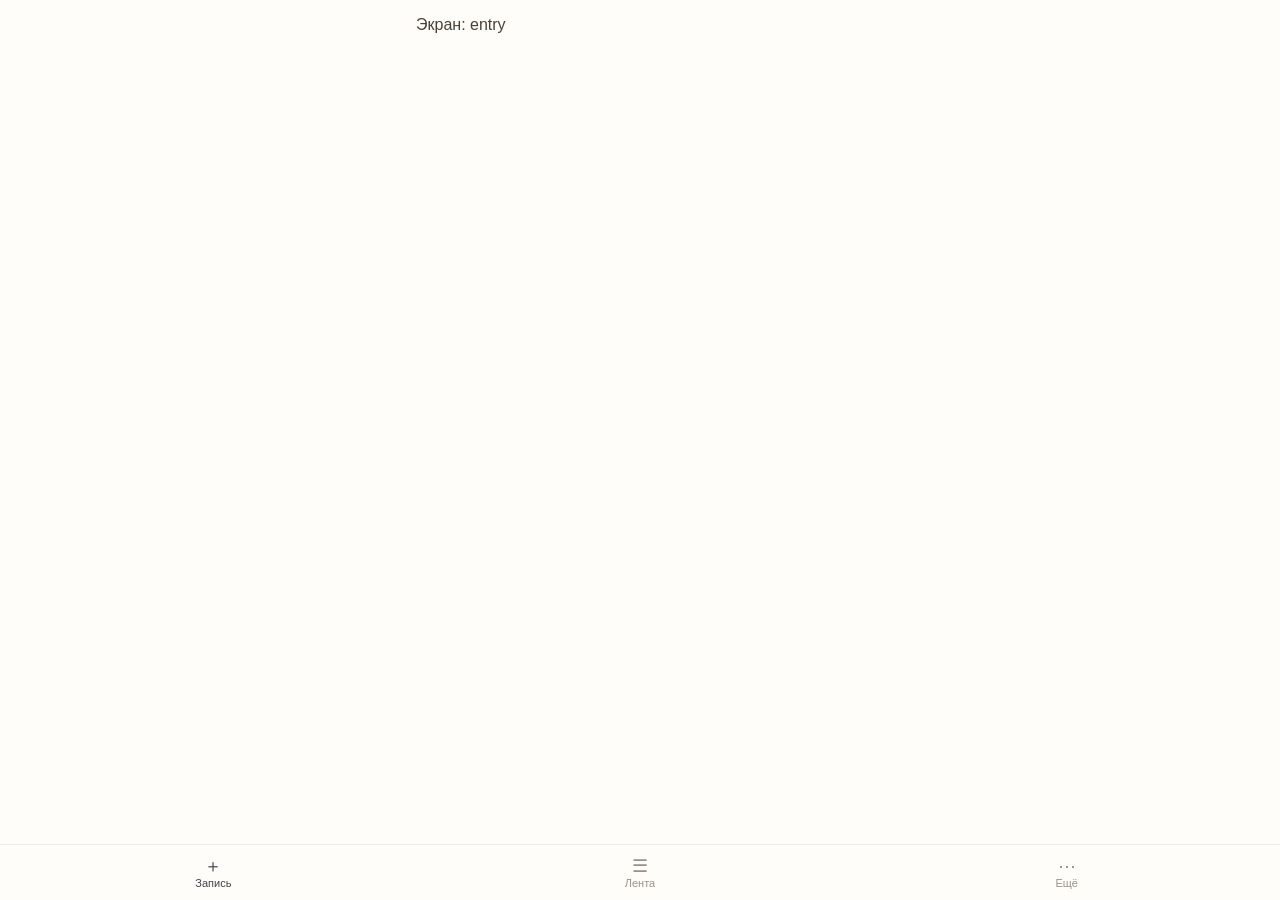
==== index.html @ 9d56309f "Каркас трекера: страница, токены, раннер тестов Co-Authored-By: Claude Opus 5.5 <noreply@anthropic.c" ====
<!doctype html>
<html lang="ru">
<head>
  <meta charset="utf-8">
  <meta name="viewport" content="width=device-width, initial-scale=1, viewport-fit=cover">
  <title>Дневник</title>
  <link rel="stylesheet" href="css/tokens.css">
  <link rel="stylesheet" href="css/base.css">
  <link rel="stylesheet" href="css/components.css">
</head>
<body>
  <main id="app">
    <section id="screen-entry" class="screen"></section>
    <section id="screen-feed" class="screen" hidden></section>
    <section id="screen-more" class="screen" hidden></section>
  </main>
  <nav class="tabbar" aria-label="Разделы">
    <button class="tab" type="button" data-tab="entry" aria-current="page"><span class="tab-icon" aria-hidden="true">＋</span>Запись</button>
    <button class="tab" type="button" data-tab="feed"><span class="tab-icon" aria-hidden="true">☰</span>Лента</button>
    <button class="tab" type="button" data-tab="more"><span class="tab-icon" aria-hidden="true">⋯</span>Ещё</button>
  </nav>
  <div id="toast" class="toast" role="status" aria-live="polite" hidden></div>
  <script type="module" src="js/app.js"></script>
</body>
</html>
---- css/tokens.css ----
/* Все цвета, размеры и шрифты трекера. Менять внешний вид — только здесь. */
:root {
  /* Основа */
  --color-bg: #FFFDFA;
  --color-field: #F3F3FB;
  --color-field-border: #E2E0EC;
  --color-text: #4A3F35;
  --color-text-soft: #7A7068;
  --color-text-muted: #9A9089;
  --color-line: #EEE9E2;
  --color-card-border: #E4DED6;
  --color-accent: #42424B;
  --color-on-accent: #FFFFFF;
  --color-error: #B3474B;
  --color-star: #E0B84A;

  /* Шкала «Как я справляюсь»: n = минус, p = плюс */
  --scale-n5-bg: #8B78C9; --scale-n5-fg: #FFFFFF;
  --scale-n4-bg: #A595D6; --scale-n4-fg: #FFFFFF;
  --scale-n3-bg: #BFB2E3; --scale-n3-fg: #3E3270;
  --scale-n2-bg: #D3C9EE; --scale-n2-fg: #3E3270;
  --scale-n1-bg: #E6DDF5; --scale-n1-fg: #3E3270;
  --scale-0-bg:  #F3F1EE; --scale-0-fg:  #7A7068;
  --scale-p1-bg: #D5EEEA; --scale-p1-fg: #1F5C51;
  --scale-p2-bg: #B7E0D8; --scale-p2-fg: #1F5C51;
  --scale-p3-bg: #97CFC4; --scale-p3-fg: #1F5C51;
  --scale-p4-bg: #78BDB0; --scale-p4-fg: #FFFFFF;
  --scale-p5-bg: #5BA596; --scale-p5-fg: #FFFFFF;

  /* Эмоции */
  --heavy-bg: #E6DDF5;
  --heavy-fg: #3E3270;
  --heavy-border: #D3C9EE;
  --heavy-strong-bg: #CFC3EE;
  --heavy-strong-border: #8B78C9;
  --light-bg: #D5EEEA;
  --light-fg: #1F5C51;
  --light-border: #B7E0D8;
  --light-strong-bg: #B7E0D8;
  --light-strong-border: #5BA596;

  /* Выбранные «таблетки» тела и слёз (нейтральный графит) */
  --plain-on-bg: #E4E3EA;
  --plain-on-fg: #42424B;
  --plain-on-border: #42424B;

  /* Итог дня */
  --avg-bg: #DCE9F7;
  --avg-fg: #2F4F73;
  --range-bg: #F6F4F1;
  --range-fg: #4A3F35;
  --mixed-bg: #EDE9F6;
  --mixed-fg: #5B4E8C;

  /* Шрифты: системные, чтобы работало офлайн */
  --font-heading: Georgia, "Times New Roman", serif;
  --font-body: -apple-system, BlinkMacSystemFont, "Helvetica Neue", sans-serif;

  /* Размеры */
  --radius-card: 14px;
  --radius-chip: 15px;
  --radius-button: 14px;
  --radius-scale: 6px;
  --chip-height: 30px;
  --chip-height-small: 24px;
  --sticker-size: 20px;
  --sticker-size-small: 14px;
  --decor-size: 18px;
  --space-1: 4px;
  --space-2: 8px;
  --space-3: 12px;
  --space-4: 16px;
  --space-5: 24px;
  --tabbar-height: 56px;
  --content-width: 480px;
}
---- css/base.css ----
* { box-sizing: border-box; }

html, body {
  margin: 0;
  background: var(--color-bg);
  color: var(--color-text);
  font-family: var(--font-body);
  font-size: 16px;
  -webkit-text-size-adjust: 100%;
}

body { padding-bottom: calc(var(--tabbar-height) + env(safe-area-inset-bottom) + var(--space-4)); }

#app {
  max-width: var(--content-width);
  margin: 0 auto;
  padding: calc(var(--space-4) + env(safe-area-inset-top)) var(--space-4) var(--space-4);
}

h1, h2, h3 { font-family: var(--font-heading); font-weight: 400; margin: 0; }
h1 { font-size: 24px; }
h2 { font-size: 18px; }
h3 { font-size: 16px; }
p { margin: 0; }

button {
  font: inherit;
  color: inherit;
  background: none;
  border: 0;
  padding: 0;
  cursor: pointer;
  -webkit-tap-highlight-color: transparent;
}

[hidden] { display: none !important; }

.muted { color: var(--color-text-muted); font-size: 13px; }

.tabbar {
  position: fixed;
  left: 0;
  right: 0;
  bottom: 0;
  z-index: 10;
  display: flex;
  height: calc(var(--tabbar-height) + env(safe-area-inset-bottom));
  padding-bottom: env(safe-area-inset-bottom);
  background: var(--color-bg);
  border-top: 1px solid var(--color-line);
}

.tab {
  flex: 1;
  display: flex;
  flex-direction: column;
  align-items: center;
  justify-content: center;
  gap: 2px;
  font-size: 11px;
  color: var(--color-text-muted);
}

.tab-icon { font-size: 18px; line-height: 1; }
.tab[aria-current="page"] { color: var(--color-accent); }
---- css/components.css ----
/* Компоненты трекера. Цвета — только через переменные из tokens.css. */
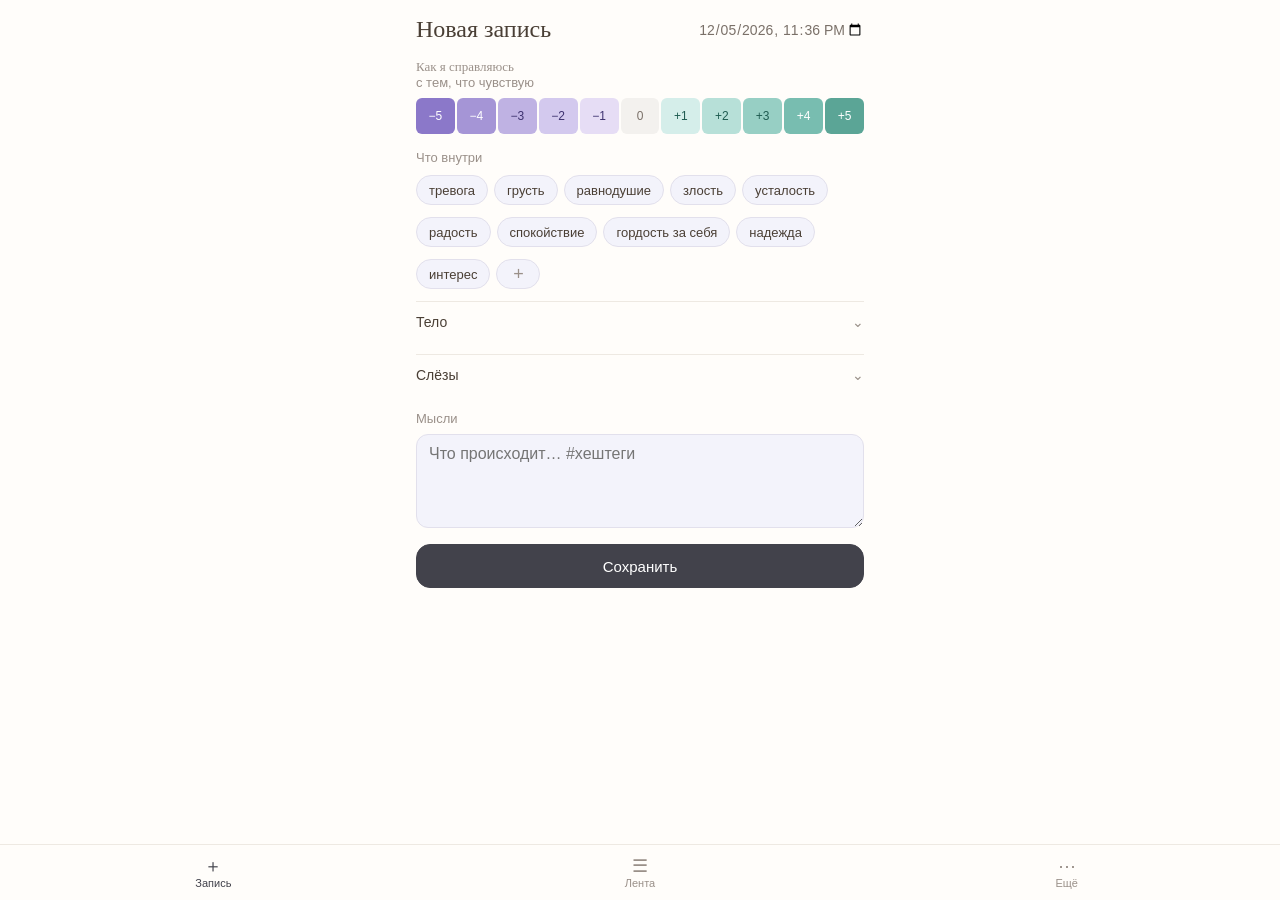
==== commit cbd3928d: "Трекер ставится на экран «Домой» и работает без интернета Манифест, service worker (сначала сеть, бе" ====
--- a/index.html
+++ b/index.html
@@ -4,6 +4,13 @@
   <meta charset="utf-8">
   <meta name="viewport" content="width=device-width, initial-scale=1, viewport-fit=cover">
   <title>Дневник</title>
+  <meta name="theme-color" content="#FFFDFA">
+  <meta name="apple-mobile-web-app-capable" content="yes">
+  <meta name="apple-mobile-web-app-status-bar-style" content="default">
+  <meta name="apple-mobile-web-app-title" content="Дневник">
+  <link rel="manifest" href="manifest.webmanifest">
+  <link rel="icon" type="image/png" href="assets/icons/icon-192.png">
+  <link rel="apple-touch-icon" href="assets/icons/apple-touch-icon.png">
   <link rel="stylesheet" href="css/tokens.css">
   <link rel="stylesheet" href="css/base.css">
   <link rel="stylesheet" href="css/components.css">
--- a/css/components.css
+++ b/css/components.css
@@ -1 +1,206 @@
 /* Компоненты трекера. Цвета — только через переменные из tokens.css. */
+
+/* ---------- Цвет по шкале: кнопки шкалы, квадраты оценок, мини-полоска ---------- */
+.tone[data-v="-5"] { background: var(--scale-n5-bg); color: var(--scale-n5-fg); }
+.tone[data-v="-4"] { background: var(--scale-n4-bg); color: var(--scale-n4-fg); }
+.tone[data-v="-3"] { background: var(--scale-n3-bg); color: var(--scale-n3-fg); }
+.tone[data-v="-2"] { background: var(--scale-n2-bg); color: var(--scale-n2-fg); }
+.tone[data-v="-1"] { background: var(--scale-n1-bg); color: var(--scale-n1-fg); }
+.tone[data-v="0"]  { background: var(--scale-0-bg);  color: var(--scale-0-fg); }
+.tone[data-v="1"]  { background: var(--scale-p1-bg); color: var(--scale-p1-fg); }
+.tone[data-v="2"]  { background: var(--scale-p2-bg); color: var(--scale-p2-fg); }
+.tone[data-v="3"]  { background: var(--scale-p3-bg); color: var(--scale-p3-fg); }
+.tone[data-v="4"]  { background: var(--scale-p4-bg); color: var(--scale-p4-fg); }
+.tone[data-v="5"]  { background: var(--scale-p5-bg); color: var(--scale-p5-fg); }
+.tone[data-v="none"] { background: transparent; color: var(--color-text-muted); border: 1px dashed var(--color-card-border); }
+
+/* ---------- Заголовки и подписи ---------- */
+.label { margin: var(--space-4) 0 0; font-size: 13px; color: var(--color-text-muted); }
+.subtitle { font-size: 13px; color: var(--color-text-muted); }
+.group-title { margin: var(--space-3) 0 0; font-size: 12px; color: var(--color-text-muted); }
+.section { margin-top: var(--space-5); }
+.section > h2 { margin-bottom: var(--space-2); }
+
+/* ---------- Шкала ---------- */
+.scale { display: flex; gap: 2px; margin: var(--space-2) 0 var(--space-2); }
+.scale-btn { flex: 1; height: 36px; border-radius: var(--radius-scale); font-size: 12px; }
+.scale-btn.is-selected { outline: 2.5px solid var(--color-accent); outline-offset: -2.5px; font-weight: 600; }
+
+/* ---------- «Таблетки» ---------- */
+/* Большой отступ между рядами — запас под котика-наклейку.
+   Толщина рамки у всех «таблеток» одна (1px), у сильной рамка «толще» за счёт тени:
+   тень не занимает места, поэтому размер не меняется и ничего не прыгает. */
+.chips { display: flex; flex-wrap: wrap; gap: 12px 6px; padding-top: 10px; }
+.chips + .chips { padding-top: 12px; } /* вторая группа — тот же шаг, что между рядами */
+.chip {
+  position: relative;
+  display: inline-flex;
+  align-items: center;
+  height: var(--chip-height);
+  padding: 0 12px;
+  border-radius: var(--radius-chip);
+  background: var(--color-field);
+  border: 1px solid var(--color-field-border);
+  color: var(--color-text);
+  font-size: 13px;
+  white-space: nowrap;
+}
+.chip--heavy.is-on { background: var(--heavy-bg); color: var(--heavy-fg); border-color: var(--heavy-border); }
+.chip--heavy.is-strong { background: var(--heavy-strong-bg); border-color: var(--heavy-strong-border); box-shadow: inset 0 0 0 0.5px var(--heavy-strong-border); }
+.chip--light.is-on { background: var(--light-bg); color: var(--light-fg); border-color: var(--light-border); }
+.chip--light.is-strong { background: var(--light-strong-bg); border-color: var(--light-strong-border); box-shadow: inset 0 0 0 0.5px var(--light-strong-border); }
+.chip--plain.is-on { background: var(--plain-on-bg); color: var(--plain-on-fg); border-color: var(--plain-on-border); }
+.chip--small { height: var(--chip-height-small); padding: 0 9px; font-size: 11px; }
+.chip--more { min-width: 44px; justify-content: center; font-size: 18px; color: var(--color-text-muted); }
+.sticker { position: absolute; top: -10px; right: -10px; height: var(--sticker-size); width: auto; pointer-events: none; }
+.chip--small .sticker { top: -7px; right: -7px; height: var(--sticker-size-small); }
+
+/* ---------- Свёрнутые блоки «Тело» и «Слёзы» ---------- */
+.block { border-top: 1px solid var(--color-line); margin-top: var(--space-3); }
+.block > summary {
+  display: flex;
+  align-items: center;
+  gap: var(--space-2);
+  padding: var(--space-3) 0;
+  font-size: 14px;
+  list-style: none;
+  cursor: pointer;
+}
+.block > summary::-webkit-details-marker { display: none; }
+.block > summary::after { content: '⌄'; margin-left: auto; color: var(--color-text-muted); }
+.block[open] > summary::after { content: '⌃'; }
+.block > .chips { padding-bottom: var(--space-3); }
+.count { font-size: 12px; color: var(--color-text-muted); }
+
+/* ---------- Поля и кнопки ---------- */
+.input, .select, .textarea {
+  font: inherit;
+  font-size: 16px; /* меньше 16px — iPhone приближает экран при вводе */
+  color: var(--color-text);
+  background: var(--color-field);
+  border: 1px solid var(--color-field-border);
+  border-radius: 12px;
+  padding: 10px 12px;
+}
+.textarea { display: block; width: 100%; margin-top: var(--space-2); resize: vertical; }
+.time-input { font: inherit; font-size: 14px; color: var(--color-text-soft); background: none; border: 0; text-align: right; }
+.button {
+  display: inline-flex;
+  align-items: center;
+  justify-content: center;
+  gap: 6px;
+  min-height: 44px;
+  padding: 0 16px;
+  border-radius: var(--radius-button);
+  border: 1px solid var(--color-accent);
+  color: var(--color-accent);
+  font-size: 15px;
+}
+.button--primary { width: 100%; background: var(--color-accent); color: var(--color-on-accent); }
+.button--ghost { width: 100%; border-style: dashed; border-color: var(--color-card-border); color: var(--color-text-soft); margin-top: var(--space-3); }
+.button--small { min-height: 38px; padding: 0 12px; font-size: 14px; }
+.link { padding: 6px; font-size: 13px; color: var(--color-text-soft); text-decoration: underline; }
+.icon-btn { width: 32px; height: 32px; border-radius: 8px; border: 1px solid var(--color-field-border); }
+.icon-btn:disabled { opacity: 0.3; }
+.row { display: flex; flex-wrap: wrap; align-items: center; gap: var(--space-2); margin-top: var(--space-2); }
+.error { margin-top: var(--space-2); font-size: 13px; color: var(--color-error); }
+.name-form { display: flex; flex-wrap: wrap; align-items: center; gap: 6px; margin-top: var(--space-3); }
+.name-form .input { flex: 1 1 160px; min-width: 0; }
+.name-form .error { flex-basis: 100%; margin: 0; }
+.visually-hidden { position: absolute; width: 1px; height: 1px; overflow: hidden; clip: rect(0 0 0 0); }
+
+/* ---------- Экран записи ---------- */
+.entry-head { display: flex; align-items: center; justify-content: space-between; gap: var(--space-2); }
+.badge-mixed { display: inline-block; padding: 2px 8px; border-radius: 8px; font-size: 11px; background: var(--mixed-bg); color: var(--mixed-fg); }
+.entry-head + .badge-mixed { margin-top: var(--space-2); }
+.save-area { display: flex; flex-direction: column; gap: var(--space-2); margin-top: var(--space-4); }
+.full-list { border-top: 1px solid var(--color-line); margin-top: var(--space-3); }
+
+/* ---------- Плашка «Записано» ---------- */
+.toast {
+  position: fixed;
+  left: var(--space-4);
+  right: var(--space-4);
+  bottom: calc(var(--tabbar-height) + env(safe-area-inset-bottom) + var(--space-3));
+  z-index: 20;
+  max-width: calc(var(--content-width) - 2 * var(--space-4));
+  margin: 0 auto;
+  display: flex;
+  align-items: center;
+  gap: var(--space-2);
+  padding: 12px 14px;
+  border-radius: var(--radius-card);
+  background: var(--color-accent);
+  color: var(--color-on-accent);
+  font-size: 14px;
+}
+.toast .decor { height: var(--decor-size); }
+
+/* ---------- Декор ---------- */
+.decor { height: var(--decor-size); width: auto; }
+.decor--inline { height: var(--decor-size); width: auto; margin-left: 6px; vertical-align: -3px; }
+.decor-divider { display: flex; align-items: center; gap: 10px; margin: var(--space-5) 0 var(--space-2); }
+.decor-divider::before, .decor-divider::after { content: ''; flex: 1; height: 1px; background: var(--color-card-border); }
+.decor-divider .decor { height: 16px; }
+.empty-day { padding: var(--space-5) var(--space-2); text-align: center; }
+.empty-day .decor { height: 32px; }
+.empty-title { margin: var(--space-2) 0 2px; font-family: var(--font-heading); font-size: 16px; }
+
+/* ---------- Лента ---------- */
+.day-title { margin: var(--space-4) 0 var(--space-1); font-family: var(--font-body); font-size: 13px; color: var(--color-text-soft); }
+.entry-card { display: flex; gap: 10px; width: 100%; padding: 10px 0; text-align: left; border-bottom: 1px solid var(--color-line); }
+.entry-card-body { flex: 1; min-width: 0; display: flex; flex-direction: column; gap: 4px; }
+.entry-card-meta { display: flex; align-items: center; gap: 6px; font-size: 12px; color: var(--color-text-muted); }
+.entry-card .chips { padding-top: 6px; gap: 10px 4px; }
+.entry-card-text {
+  font-size: 13px;
+  line-height: 1.45;
+  display: -webkit-box;
+  -webkit-line-clamp: 2;
+  -webkit-box-orient: vertical;
+  overflow: hidden;
+}
+.score { flex: none; display: inline-flex; align-items: center; justify-content: center; width: 34px; height: 34px; border-radius: 9px; font-size: 13px; font-weight: 600; }
+.score--small { width: 28px; height: 28px; font-size: 12px; }
+.day-row {
+  display: flex;
+  flex-direction: column;
+  gap: 4px;
+  width: 100%;
+  margin-top: var(--space-2);
+  padding: 10px 12px;
+  text-align: left;
+  border: 1px solid var(--color-card-border);
+  border-radius: var(--radius-card);
+}
+.day-row-head { display: flex; align-items: center; justify-content: space-between; width: 100%; font-size: 14px; font-weight: 600; }
+.strip { display: flex; gap: 3px; }
+.strip-cell { display: block; width: 14px; height: 14px; border-radius: 3px; }
+.day-open { margin-top: var(--space-2); padding: 10px 12px; border: 1px solid var(--color-card-border); border-radius: var(--radius-card); }
+.day-open-head { text-align: left; }
+
+/* ---------- Итог дня ---------- */
+.summary { margin: var(--space-2) 0; padding: 12px; border: 1px solid var(--heavy-border); border-radius: var(--radius-card); }
+.summary-title { display: flex; align-items: center; font-family: var(--font-body); font-size: 14px; font-weight: 600; }
+.tiles { display: grid; grid-template-columns: 1fr 1fr; gap: 6px; margin-top: var(--space-2); }
+.tile { display: flex; flex-direction: column; padding: 8px 10px; border-radius: 10px; }
+.tile b { font-size: 16px; }
+.tile span { font-size: 11px; }
+.tile--avg { background: var(--avg-bg); color: var(--avg-fg); }
+.tile--range { background: var(--range-bg); color: var(--range-fg); }
+.tile--load { background: var(--heavy-bg); color: var(--heavy-fg); }
+.tile--light { background: var(--light-bg); color: var(--light-fg); }
+.summary-rows { margin-top: var(--space-2); font-size: 12px; }
+.summary-row { display: flex; justify-content: space-between; gap: var(--space-3); padding: 3px 0; }
+.summary-row span:first-child { color: var(--color-text-muted); }
+.own, .own-form { margin-top: var(--space-2); padding-top: var(--space-2); border-top: 1px solid var(--color-line); }
+.own { display: flex; align-items: flex-start; gap: 10px; }
+.own-text { flex: 1; font-size: 13px; line-height: 1.45; }
+
+/* ---------- Экран «Ещё» ---------- */
+.card-warn { margin-top: var(--space-3); padding: 12px; border-radius: var(--radius-card); background: var(--range-bg); font-size: 13px; }
+.dict-row { display: flex; flex-wrap: wrap; align-items: center; gap: 6px; padding: 8px 0; border-bottom: 1px solid var(--color-line); }
+.dict-name { flex: 1 1 140px; text-align: left; font-size: 15px; }
+.star { font-size: 20px; color: var(--color-text-muted); }
+.star.is-on { color: var(--color-star); }
+.order { display: inline-flex; gap: 4px; }
